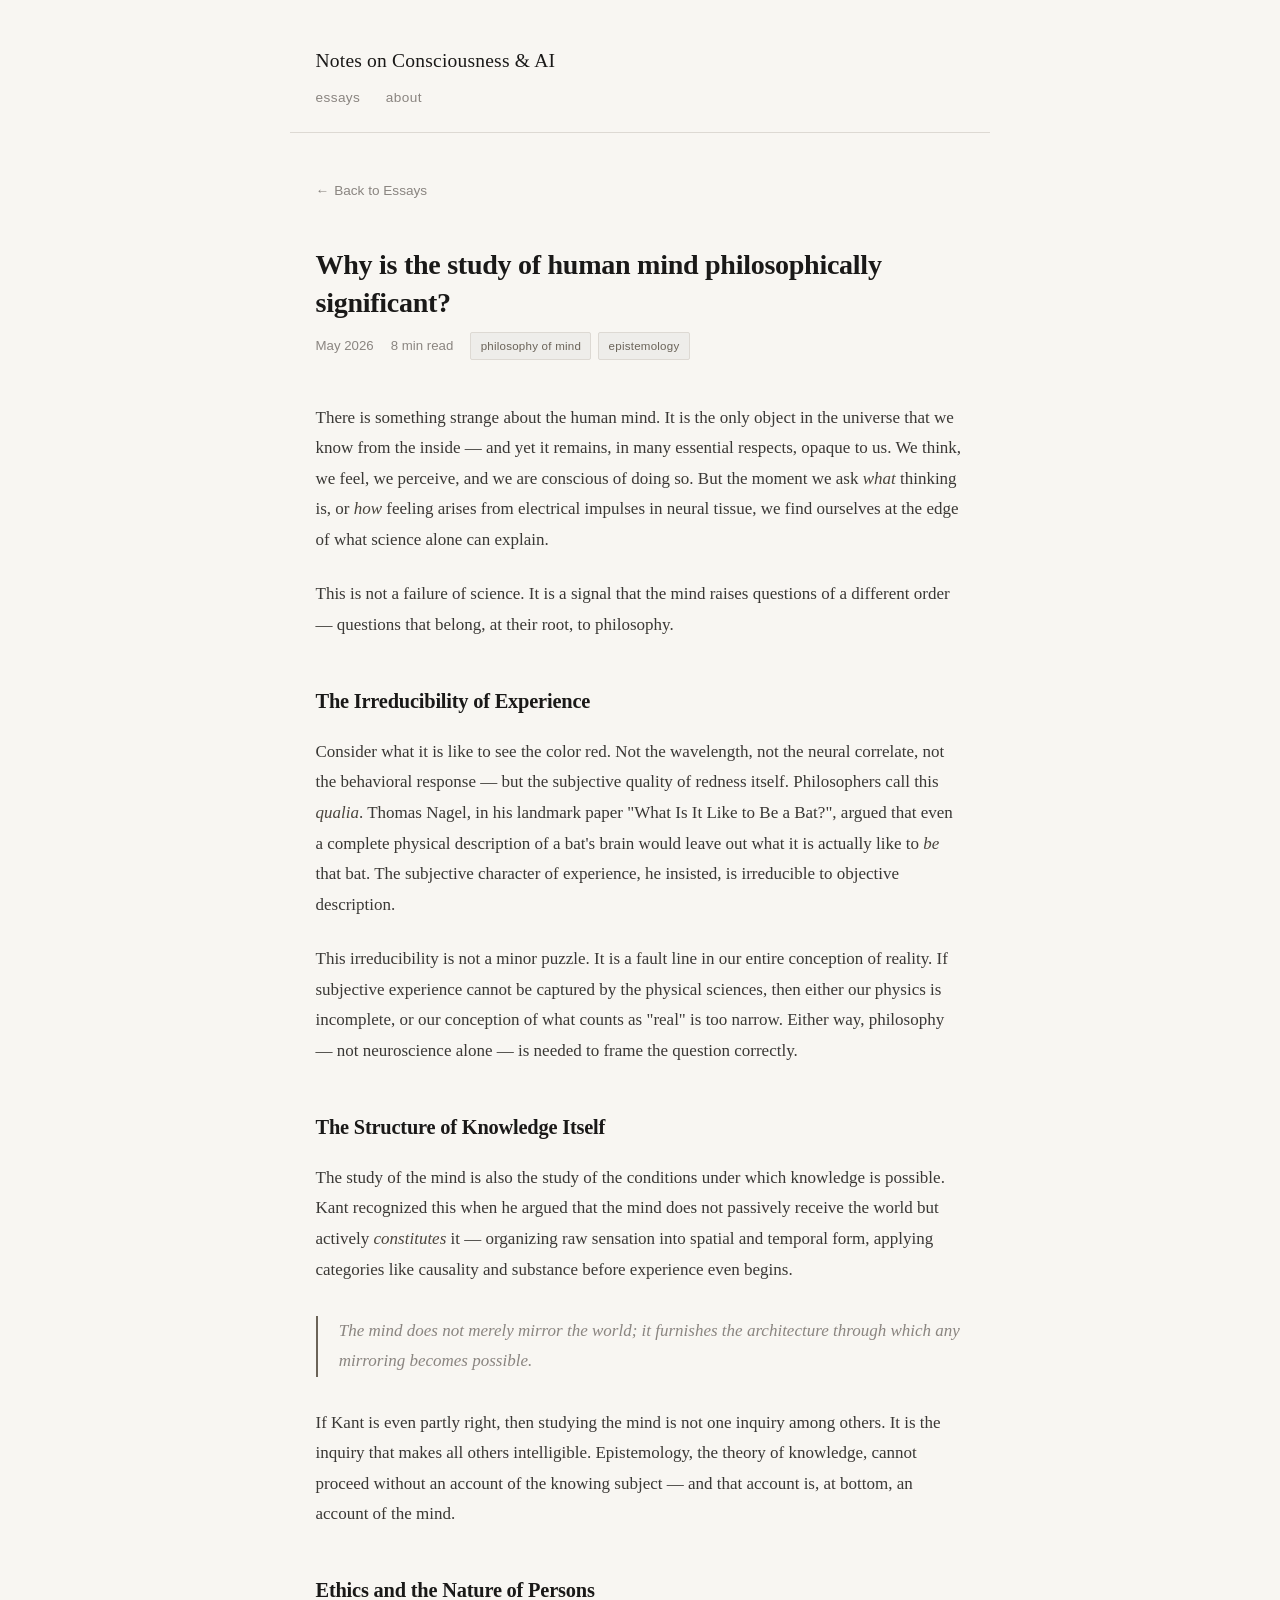
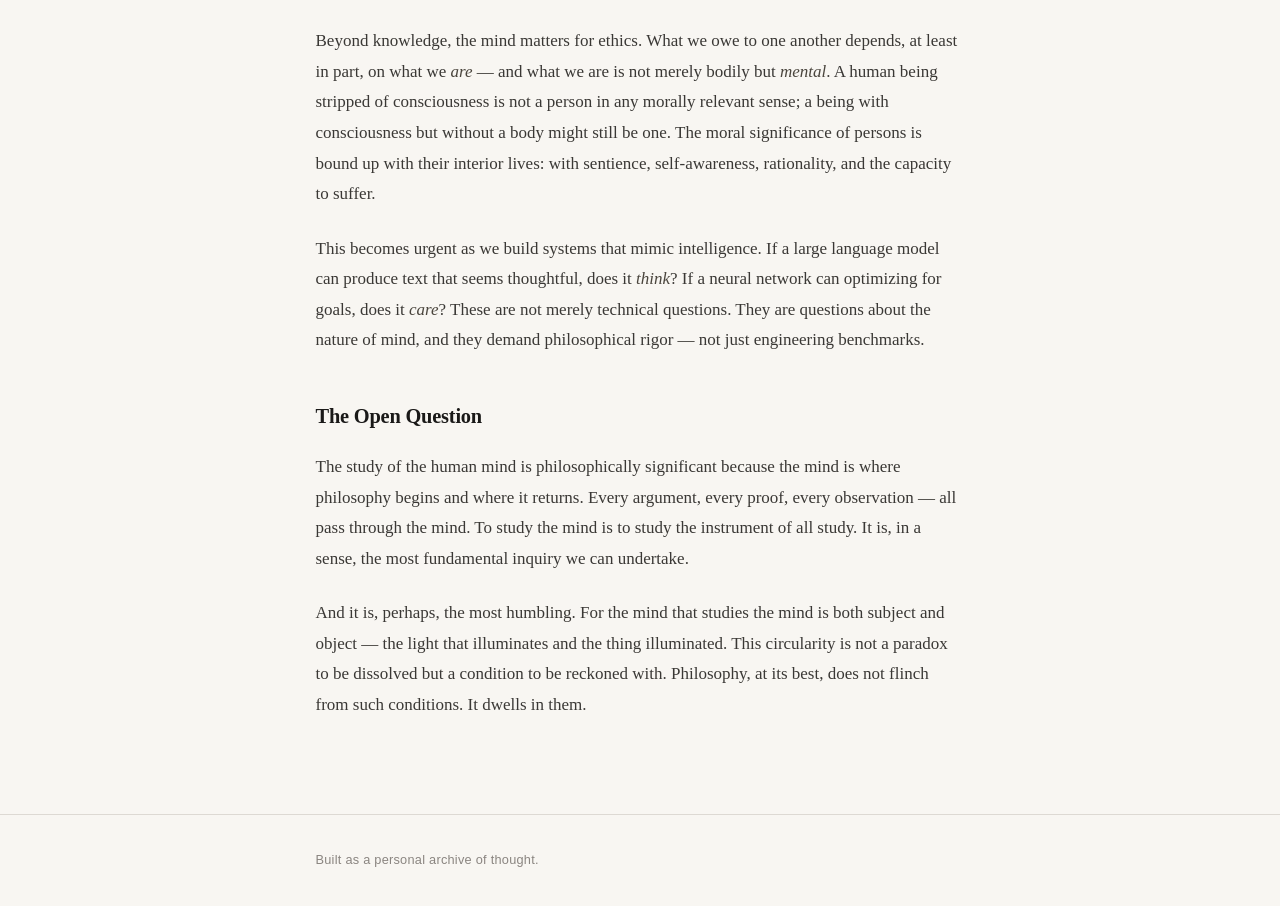
==== articles/article1.html @ 5f80840b "Initial commit: personal intellectual archive site" ====
<!DOCTYPE html>
<html lang="en">
<head>
  <meta charset="UTF-8">
  <meta name="viewport" content="width=device-width, initial-scale=1.0">
  <title>Why is the study of human mind philosophically significant? — Notes on Consciousness &amp; AI</title>
  <link rel="stylesheet" href="../styles/style.css">
  <meta name="description" content="The human mind remains the most intimate yet most opaque object of inquiry. Understanding it is not merely a scientific project — it is a philosophical necessity.">
</head>
<body>

  <header class="site-header">
    <div class="container">
      <h1 class="site-title"><a href="../index.html">Notes on Consciousness &amp; AI</a></h1>
      <nav class="site-nav">
        <a href="../index.html">Essays</a>
        <a href="#">About</a>
      </nav>
    </div>
  </header>

  <main>
    <div class="container">

      <a href="../index.html" class="back-link"><span class="arrow">&larr;</span> Back to Essays</a>

      <article>
        <header class="article-header">
          <h1 class="article-title">Why is the study of human mind philosophically significant?</h1>
          <div class="article-meta">
            <span>May 2026</span>
            <span>8 min read</span>
            <div class="tag-list">
              <span class="tag">philosophy of mind</span>
              <span class="tag">epistemology</span>
            </div>
          </div>
        </header>

        <div class="article-body">

          <p>
            There is something strange about the human mind. It is the only
            object in the universe that we know from the inside — and yet it
            remains, in many essential respects, opaque to us. We think, we
            feel, we perceive, and we are conscious of doing so. But the moment
            we ask <em>what</em> thinking is, or <em>how</em> feeling arises
            from electrical impulses in neural tissue, we find ourselves at the
            edge of what science alone can explain.
          </p>

          <p>
            This is not a failure of science. It is a signal that the mind
            raises questions of a different order — questions that belong, at
            their root, to philosophy.
          </p>

          <h2>The Irreducibility of Experience</h2>

          <p>
            Consider what it is like to see the color red. Not the wavelength,
            not the neural correlate, not the behavioral response — but the
            subjective quality of redness itself. Philosophers call this
            <em>qualia</em>. Thomas Nagel, in his landmark paper "What Is It
            Like to Be a Bat?", argued that even a complete physical description
            of a bat's brain would leave out what it is actually like to
            <em>be</em> that bat. The subjective character of experience, he
            insisted, is irreducible to objective description.
          </p>

          <p>
            This irreducibility is not a minor puzzle. It is a fault line in
            our entire conception of reality. If subjective experience cannot be
            captured by the physical sciences, then either our physics is
            incomplete, or our conception of what counts as "real" is too
            narrow. Either way, philosophy — not neuroscience alone — is needed
            to frame the question correctly.
          </p>

          <h2>The Structure of Knowledge Itself</h2>

          <p>
            The study of the mind is also the study of the conditions under
            which knowledge is possible. Kant recognized this when he argued
            that the mind does not passively receive the world but actively
            <em>constitutes</em> it — organizing raw sensation into spatial and
            temporal form, applying categories like causality and substance
            before experience even begins.
          </p>

          <blockquote>
            <p>
              The mind does not merely mirror the world; it furnishes the
              architecture through which any mirroring becomes possible.
            </p>
          </blockquote>

          <p>
            If Kant is even partly right, then studying the mind is not one
            inquiry among others. It is the inquiry that makes all others
            intelligible. Epistemology, the theory of knowledge, cannot proceed
            without an account of the knowing subject — and that account is, at
            bottom, an account of the mind.
          </p>

          <h2>Ethics and the Nature of Persons</h2>

          <p>
            Beyond knowledge, the mind matters for ethics. What we owe to one
            another depends, at least in part, on what we <em>are</em> — and
            what we are is not merely bodily but <em>mental</em>. A human being
            stripped of consciousness is not a person in any morally relevant
            sense; a being with consciousness but without a body might still
            be one. The moral significance of persons is bound up with their
            interior lives: with sentience, self-awareness, rationality, and
            the capacity to suffer.
          </p>

          <p>
            This becomes urgent as we build systems that mimic intelligence. If
            a large language model can produce text that seems thoughtful, does
            it <em>think</em>? If a neural network can optimizing for goals, does
            it <em>care</em>? These are not merely technical questions. They are
            questions about the nature of mind, and they demand philosophical
            rigor — not just engineering benchmarks.
          </p>

          <h2>The Open Question</h2>

          <p>
            The study of the human mind is philosophically significant because
            the mind is where philosophy begins and where it returns. Every
            argument, every proof, every observation — all pass through the
            mind. To study the mind is to study the instrument of all study.
            It is, in a sense, the most fundamental inquiry we can undertake.
          </p>

          <p>
            And it is, perhaps, the most humbling. For the mind that studies
            the mind is both subject and object — the light that illuminates and
            the thing illuminated. This circularity is not a paradox to be
            dissolved but a condition to be reckoned with. Philosophy, at its
            best, does not flinch from such conditions. It dwells in them.
          </p>

        </div>
      </article>

    </div>
  </main>

  <footer class="site-footer">
    <div class="container">
      <p>Built as a personal archive of thought.</p>
    </div>
  </footer>

</body>
</html>
---- styles/style.css ----
*,
*::before,
*::after {
  margin: 0;
  padding: 0;
  box-sizing: border-box;
}

:root {
  --bg: #111111;
  --bg-elevated: #181818;
  --text: #c8c3bc;
  --text-muted: #7a756e;
  --text-heading: #e2ddd5;
  --accent: #9a8f80;
  --accent-hover: #bfb5a3;
  --border: #2a2724;
  --link: #a8997e;
  --link-hover: #cfc3a8;
  --divider: #2e2b27;
  --tag-bg: #1e1c19;
  --tag-text: #8a8070;
  --max-width: 700px;
  --serif: Georgia, "Times New Roman", "Noto Serif", serif;
  --sans: -apple-system, "Segoe UI", Roboto, Helvetica, Arial, sans-serif;
  --mono: "SF Mono", "Fira Code", "Fira Mono", Menlo, monospace;
}

@media (prefers-color-scheme: light) {
  :root {
    --bg: #f8f6f2;
    --bg-elevated: #efedea;
    --text: #3a3835;
    --text-muted: #8a8580;
    --text-heading: #1a1918;
    --accent: #6b6358;
    --accent-hover: #4a453d;
    --border: #ddd9d3;
    --link: #7a6e5c;
    --link-hover: #5a5040;
    --divider: #e0dcd6;
    --tag-bg: #eeedea;
    --tag-text: #6a6358;
  }
}

html {
  font-size: 17px;
  scroll-behavior: smooth;
}

body {
  font-family: var(--serif);
  background-color: var(--bg);
  color: var(--text);
  line-height: 1.8;
  -webkit-font-smoothing: antialiased;
  -moz-osx-font-smoothing: grayscale;
  min-height: 100vh;
  display: flex;
  flex-direction: column;
}

a {
  color: var(--link);
  text-decoration: none;
  transition: color 0.2s ease;
}

a:hover {
  color: var(--link-hover);
}

::selection {
  background-color: var(--accent);
  color: var(--bg);
}

header.site-header {
  padding: 2.5rem 0 0;
}

header.site-header .container {
  border-bottom: 1px solid var(--border);
  padding-bottom: 1.25rem;
}

.site-title {
  font-family: var(--serif);
  font-size: 1.15rem;
  font-weight: 400;
  color: var(--text-heading);
  letter-spacing: 0.01em;
}

.site-title a {
  color: var(--text-heading);
}

.site-title a:hover {
  color: var(--accent-hover);
}

nav.site-nav {
  margin-top: 0.5rem;
  font-family: var(--sans);
  font-size: 0.8rem;
  display: flex;
  gap: 1.5rem;
}

nav.site-nav a {
  color: var(--text-muted);
  letter-spacing: 0.03em;
  text-transform: lowercase;
}

nav.site-nav a:hover {
  color: var(--text-heading);
}

.container {
  max-width: var(--max-width);
  margin: 0 auto;
  padding: 0 1.5rem;
  width: 100%;
}

main {
  flex: 1;
  padding: 2.5rem 0;
}

.intro {
  margin-bottom: 3rem;
  color: var(--text-muted);
  font-size: 0.95rem;
  line-height: 1.75;
  max-width: 560px;
}

.section-label {
  font-family: var(--sans);
  font-size: 0.7rem;
  text-transform: uppercase;
  letter-spacing: 0.12em;
  color: var(--text-muted);
  margin-bottom: 1.5rem;
}

.article-list {
  list-style: none;
}

.article-list li {
  margin-bottom: 2rem;
  padding-bottom: 2rem;
  border-bottom: 1px solid var(--border);
}

.article-list li:last-child {
  border-bottom: none;
  padding-bottom: 0;
}

.article-item-title {
  font-family: var(--serif);
  font-size: 1.2rem;
  color: var(--text-heading);
  line-height: 1.4;
  margin-bottom: 0.35rem;
  transition: color 0.2s ease;
}

.article-list a:hover .article-item-title {
  color: var(--accent-hover);
}

.article-item-meta {
  font-family: var(--sans);
  font-size: 0.78rem;
  color: var(--text-muted);
  display: flex;
  align-items: center;
  gap: 0.75rem;
  margin-bottom: 0.5rem;
}

.article-item-excerpt {
  color: var(--text-muted);
  font-size: 0.92rem;
  line-height: 1.7;
}

.tag-list {
  display: flex;
  flex-wrap: wrap;
  gap: 0.4rem;
  margin-top: 0.6rem;
}

.tag {
  font-family: var(--sans);
  font-size: 0.68rem;
  background-color: var(--tag-bg);
  color: var(--tag-text);
  padding: 0.15rem 0.55rem;
  border-radius: 2px;
  letter-spacing: 0.02em;
  border: 1px solid var(--border);
}

.article-header {
  margin-bottom: 2.5rem;
}

.article-title {
  font-family: var(--serif);
  font-size: 1.65rem;
  color: var(--text-heading);
  line-height: 1.35;
  letter-spacing: -0.01em;
  margin-bottom: 0.6rem;
}

.article-meta {
  font-family: var(--sans);
  font-size: 0.78rem;
  color: var(--text-muted);
  display: flex;
  align-items: center;
  gap: 1rem;
  flex-wrap: wrap;
}

.article-meta .tag-list {
  margin-top: 0;
}

.article-body {
  margin-bottom: 3rem;
}

.article-body p {
  margin-bottom: 1.4rem;
}

.article-body p:last-child {
  margin-bottom: 0;
}

.article-body blockquote {
  border-left: 2px solid var(--accent);
  padding-left: 1.25rem;
  margin: 1.8rem 0;
  color: var(--text-muted);
  font-style: italic;
}

.article-body blockquote p:last-child {
  margin-bottom: 0;
}

.article-body em {
  color: var(--accent-hover);
  font-style: italic;
}

.article-body strong {
  color: var(--text-heading);
  font-weight: 600;
}

.article-body hr {
  border: none;
  border-top: 1px solid var(--divider);
  margin: 2.5rem 0;
}

.article-body h2 {
  font-family: var(--serif);
  font-size: 1.2rem;
  color: var(--text-heading);
  margin: 2.5rem 0 1rem;
  letter-spacing: -0.01em;
}

.article-body h3 {
  font-family: var(--serif);
  font-size: 1.05rem;
  color: var(--text-heading);
  margin: 2rem 0 0.75rem;
}

.article-body code {
  font-family: var(--mono);
  font-size: 0.85em;
  background: var(--tag-bg);
  padding: 0.15em 0.35em;
  border-radius: 2px;
  color: var(--accent-hover);
}

.back-link {
  font-family: var(--sans);
  font-size: 0.8rem;
  color: var(--text-muted);
  display: inline-flex;
  align-items: center;
  gap: 0.3rem;
  margin-bottom: 2.5rem;
  transition: color 0.2s ease;
}

.back-link:hover {
  color: var(--text-heading);
}

.back-link .arrow {
  transition: transform 0.2s ease;
}

.back-link:hover .arrow {
  transform: translateX(-3px);
}

footer.site-footer {
  padding: 2rem 0;
  border-top: 1px solid var(--border);
  margin-top: auto;
}

footer.site-footer p {
  font-family: var(--sans);
  font-size: 0.75rem;
  color: var(--text-muted);
  letter-spacing: 0.02em;
}

@media (max-width: 600px) {
  html {
    font-size: 16px;
  }

  .container {
    padding: 0 1.25rem;
  }

  .article-title {
    font-size: 1.4rem;
  }

  .article-item-title {
    font-size: 1.1rem;
  }
}
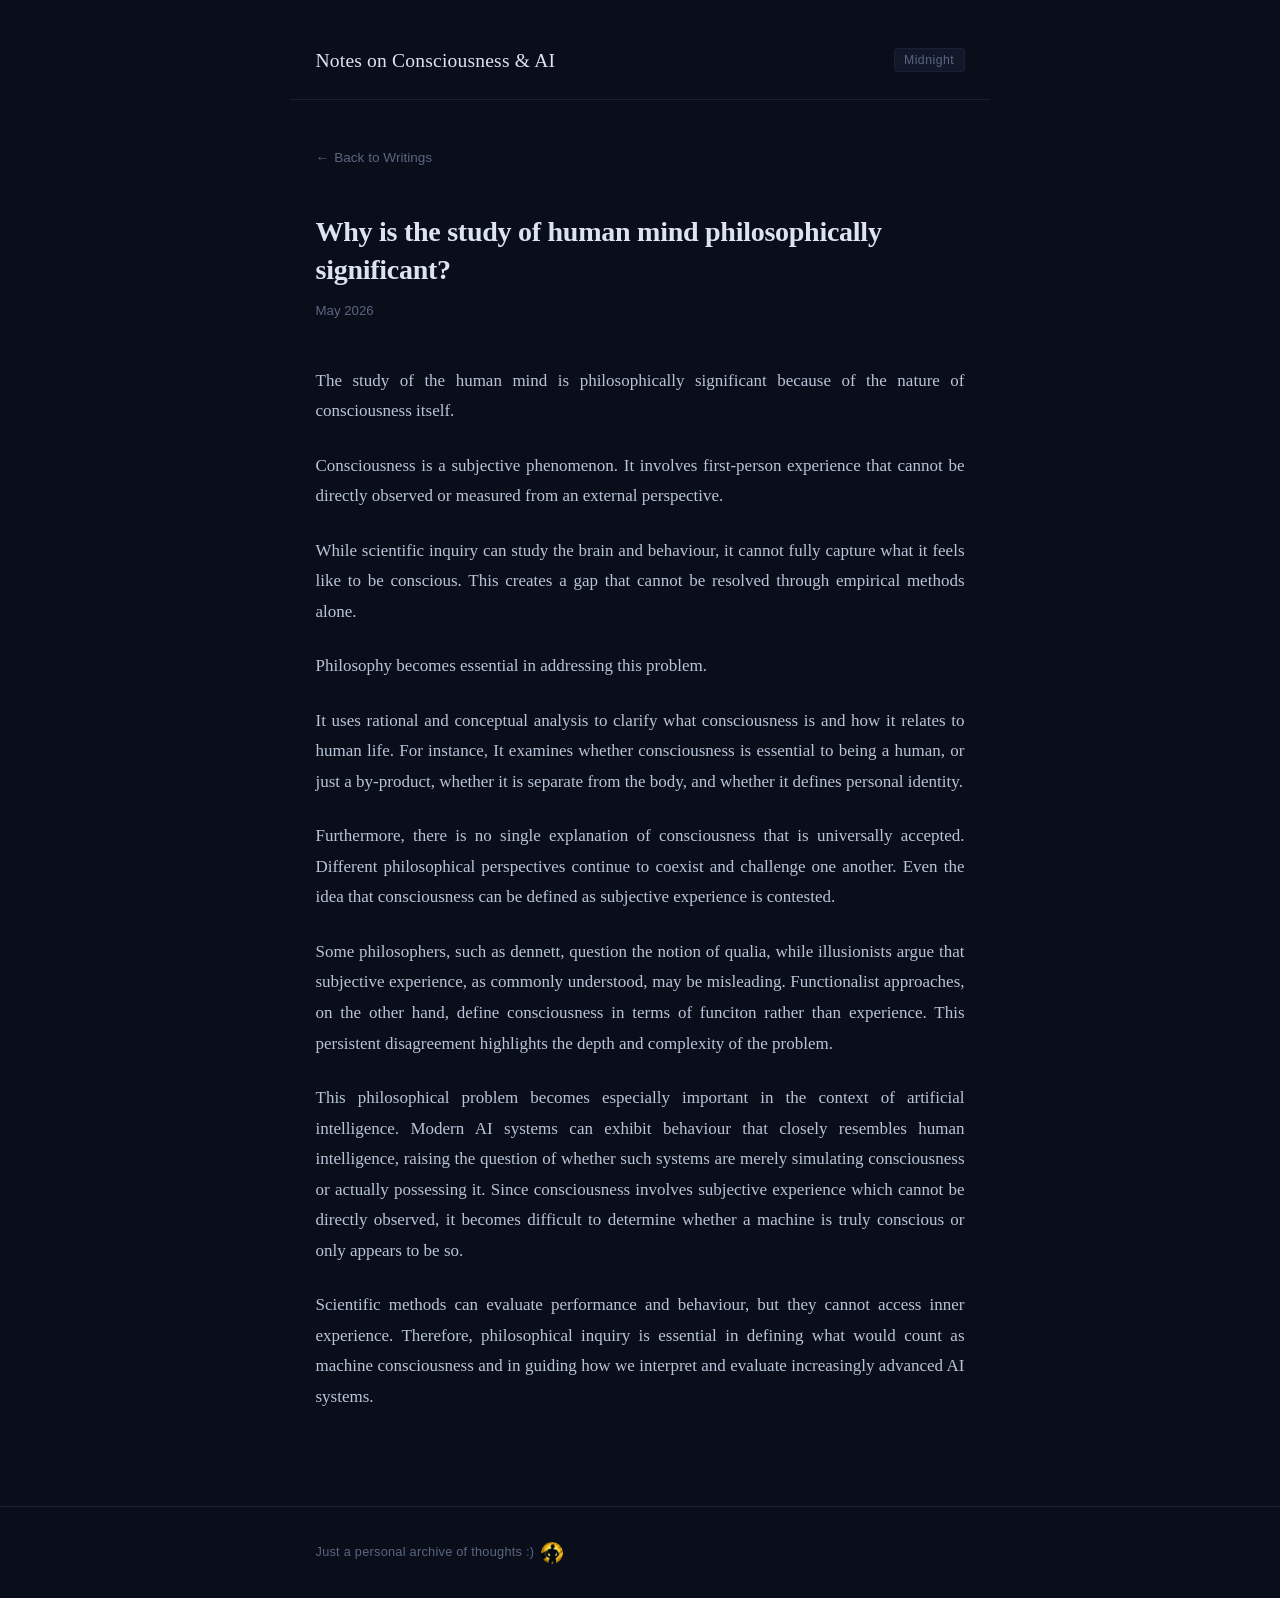
==== commit 78ac19df: "Update site: theme switcher, redesign, new content, profile avatar" ====
--- a/articles/article1.html
+++ b/articles/article1.html
@@ -1,146 +1,70 @@
 <!DOCTYPE html>
-<html lang="en">
+<html lang="en" data-theme="midnight">
 <head>
   <meta charset="UTF-8">
   <meta name="viewport" content="width=device-width, initial-scale=1.0">
-  <title>Why is the study of human mind philosophically significant? — Notes on Consciousness &amp; AI</title>
+  <title>Why is the study of human mind philosophically significant? &amp; AI</title>
   <link rel="stylesheet" href="../styles/style.css">
-  <meta name="description" content="The human mind remains the most intimate yet most opaque object of inquiry. Understanding it is not merely a scientific project — it is a philosophical necessity.">
+  <meta name="description" content="A personal intellectual archive — essays and research notes on consciousness, philosophy of mind, and AI.">
 </head>
 <body>
 
   <header class="site-header">
     <div class="container">
       <h1 class="site-title"><a href="../index.html">Notes on Consciousness &amp; AI</a></h1>
-      <nav class="site-nav">
-        <a href="../index.html">Essays</a>
-        <a href="#">About</a>
-      </nav>
+      <button class="theme-toggle" onclick="cycleTheme()" aria-label="Switch theme">midnight</button>
     </div>
   </header>
 
   <main>
     <div class="container">
 
-      <a href="../index.html" class="back-link"><span class="arrow">&larr;</span> Back to Essays</a>
+      <a href="../index.html" class="back-link"><span class="arrow">&larr;</span> Back to Writings</a>
 
       <article>
         <header class="article-header">
           <h1 class="article-title">Why is the study of human mind philosophically significant?</h1>
           <div class="article-meta">
             <span>May 2026</span>
-            <span>8 min read</span>
-            <div class="tag-list">
-              <span class="tag">philosophy of mind</span>
-              <span class="tag">epistemology</span>
-            </div>
           </div>
         </header>
 
         <div class="article-body">
 
           <p>
-            There is something strange about the human mind. It is the only
-            object in the universe that we know from the inside — and yet it
-            remains, in many essential respects, opaque to us. We think, we
-            feel, we perceive, and we are conscious of doing so. But the moment
-            we ask <em>what</em> thinking is, or <em>how</em> feeling arises
-            from electrical impulses in neural tissue, we find ourselves at the
-            edge of what science alone can explain.
+            The study of the human mind is philosophically significant because of the nature of consciousness itself.
           </p>
 
           <p>
-            This is not a failure of science. It is a signal that the mind
-            raises questions of a different order — questions that belong, at
-            their root, to philosophy.
-          </p>
-
-          <h2>The Irreducibility of Experience</h2>
-
-          <p>
-            Consider what it is like to see the color red. Not the wavelength,
-            not the neural correlate, not the behavioral response — but the
-            subjective quality of redness itself. Philosophers call this
-            <em>qualia</em>. Thomas Nagel, in his landmark paper "What Is It
-            Like to Be a Bat?", argued that even a complete physical description
-            of a bat's brain would leave out what it is actually like to
-            <em>be</em> that bat. The subjective character of experience, he
-            insisted, is irreducible to objective description.
+            Consciousness is a subjective phenomenon. It involves first-person experience that cannot be directly observed or measured from an external perspective.
           </p>
 
           <p>
-            This irreducibility is not a minor puzzle. It is a fault line in
-            our entire conception of reality. If subjective experience cannot be
-            captured by the physical sciences, then either our physics is
-            incomplete, or our conception of what counts as "real" is too
-            narrow. Either way, philosophy — not neuroscience alone — is needed
-            to frame the question correctly.
-          </p>
-
-          <h2>The Structure of Knowledge Itself</h2>
-
-          <p>
-            The study of the mind is also the study of the conditions under
-            which knowledge is possible. Kant recognized this when he argued
-            that the mind does not passively receive the world but actively
-            <em>constitutes</em> it — organizing raw sensation into spatial and
-            temporal form, applying categories like causality and substance
-            before experience even begins.
-          </p>
-
-          <blockquote>
-            <p>
-              The mind does not merely mirror the world; it furnishes the
-              architecture through which any mirroring becomes possible.
-            </p>
-          </blockquote>
-
-          <p>
-            If Kant is even partly right, then studying the mind is not one
-            inquiry among others. It is the inquiry that makes all others
-            intelligible. Epistemology, the theory of knowledge, cannot proceed
-            without an account of the knowing subject — and that account is, at
-            bottom, an account of the mind.
-          </p>
-
-          <h2>Ethics and the Nature of Persons</h2>
-
-          <p>
-            Beyond knowledge, the mind matters for ethics. What we owe to one
-            another depends, at least in part, on what we <em>are</em> — and
-            what we are is not merely bodily but <em>mental</em>. A human being
-            stripped of consciousness is not a person in any morally relevant
-            sense; a being with consciousness but without a body might still
-            be one. The moral significance of persons is bound up with their
-            interior lives: with sentience, self-awareness, rationality, and
-            the capacity to suffer.
+            While scientific inquiry can study the brain and behaviour, it cannot fully capture what it feels like to be conscious. This creates a gap that cannot be resolved through empirical methods alone.
           </p>
 
           <p>
-            This becomes urgent as we build systems that mimic intelligence. If
-            a large language model can produce text that seems thoughtful, does
-            it <em>think</em>? If a neural network can optimizing for goals, does
-            it <em>care</em>? These are not merely technical questions. They are
-            questions about the nature of mind, and they demand philosophical
-            rigor — not just engineering benchmarks.
-          </p>
-
-          <h2>The Open Question</h2>
-
-          <p>
-            The study of the human mind is philosophically significant because
-            the mind is where philosophy begins and where it returns. Every
-            argument, every proof, every observation — all pass through the
-            mind. To study the mind is to study the instrument of all study.
-            It is, in a sense, the most fundamental inquiry we can undertake.
+            Philosophy becomes essential in addressing this problem.
           </p>
 
           <p>
-            And it is, perhaps, the most humbling. For the mind that studies
-            the mind is both subject and object — the light that illuminates and
-            the thing illuminated. This circularity is not a paradox to be
-            dissolved but a condition to be reckoned with. Philosophy, at its
-            best, does not flinch from such conditions. It dwells in them.
+            It uses rational and conceptual analysis to clarify what consciousness is and how it relates to human life. For instance, It examines whether consciousness is essential to being a human, or just a by-product, whether it is separate from the body, and whether it defines personal identity.
+          </p>
+
+          <p>
+            Furthermore, there is no single explanation of consciousness that is universally accepted. Different philosophical perspectives continue to coexist and challenge one another. Even the idea that consciousness can be defined as subjective experience is contested.
+          </p>
+
+          <p>
+            Some philosophers, such as dennett, question the notion of qualia, while illusionists argue that subjective experience, as commonly understood, may be misleading. Functionalist approaches, on the other hand, define consciousness in terms of funciton rather than experience. This persistent disagreement highlights the depth and complexity of the problem.
+          </p>
+
+          <p>
+            This philosophical problem becomes especially important in the context of artificial intelligence. Modern AI systems can exhibit behaviour that closely resembles human intelligence, raising the question of whether such systems are merely simulating consciousness or actually possessing it. Since consciousness involves subjective experience which cannot be directly observed, it becomes difficult to determine whether a machine is truly conscious or only appears to be so.
+          </p>
+
+          <p>
+            Scientific methods can evaluate performance and behaviour, but they cannot access inner experience. Therefore, philosophical inquiry is essential in defining what would count as machine consciousness and in guiding how we interpret and evaluate increasingly advanced AI systems.
           </p>
 
         </div>
@@ -151,9 +75,28 @@
 
   <footer class="site-footer">
     <div class="container">
-      <p>Built as a personal archive of thought.</p>
+      <p>Just a personal archive of thoughts :)&ensp;<a href="https://x.com/herooffjustice" target="_blank" rel="noopener" class="footer-x"><img src="../assets/profile.jpg" alt="X profile" class="footer-avatar"></a></p>
     </div>
   </footer>
 
+  <script>
+    const themes = ['dark', 'light', 'sepia', 'midnight'];
+    const root = document.documentElement;
+    const stored = localStorage.getItem('theme');
+    if (stored && themes.includes(stored)) {
+      root.setAttribute('data-theme', stored);
+    }
+    function cycleTheme() {
+      const current = root.getAttribute('data-theme') || 'dark';
+      const next = themes[(themes.indexOf(current) + 1) % themes.length];
+      root.setAttribute('data-theme', next);
+      localStorage.setItem('theme', next);
+      document.querySelectorAll('.theme-toggle').forEach(b => b.textContent = next);
+    }
+    document.querySelectorAll('.theme-toggle').forEach(b => {
+      b.textContent = root.getAttribute('data-theme');
+    });
+  </script>
+
 </body>
 </html>
--- a/styles/style.css
+++ b/styles/style.css
@@ -7,6 +7,13 @@
 }
 
 :root {
+  --max-width: 700px;
+  --serif: Georgia, "Times New Roman", "Noto Serif", serif;
+  --sans: -apple-system, "Segoe UI", Roboto, Helvetica, Arial, sans-serif;
+  --mono: "SF Mono", "Fira Code", "Fira Mono", Menlo, monospace;
+}
+
+[data-theme="dark"] {
   --bg: #111111;
   --bg-elevated: #181818;
   --text: #c8c3bc;
@@ -20,28 +27,58 @@
   --divider: #2e2b27;
   --tag-bg: #1e1c19;
   --tag-text: #8a8070;
-  --max-width: 700px;
-  --serif: Georgia, "Times New Roman", "Noto Serif", serif;
-  --sans: -apple-system, "Segoe UI", Roboto, Helvetica, Arial, sans-serif;
-  --mono: "SF Mono", "Fira Code", "Fira Mono", Menlo, monospace;
-}
-
-@media (prefers-color-scheme: light) {
-  :root {
-    --bg: #f8f6f2;
-    --bg-elevated: #efedea;
-    --text: #3a3835;
-    --text-muted: #8a8580;
-    --text-heading: #1a1918;
-    --accent: #6b6358;
-    --accent-hover: #4a453d;
-    --border: #ddd9d3;
-    --link: #7a6e5c;
-    --link-hover: #5a5040;
-    --divider: #e0dcd6;
-    --tag-bg: #eeedea;
-    --tag-text: #6a6358;
-  }
+  --theme-icon: "◐";
+}
+
+[data-theme="light"] {
+  --bg: #f8f6f2;
+  --bg-elevated: #efedea;
+  --text: #3a3835;
+  --text-muted: #8a8580;
+  --text-heading: #1a1918;
+  --accent: #6b6358;
+  --accent-hover: #4a453d;
+  --border: #ddd9d3;
+  --link: #7a6e5c;
+  --link-hover: #5a5040;
+  --divider: #e0dcd6;
+  --tag-bg: #eeedea;
+  --tag-text: #6a6358;
+  --theme-icon: "◑";
+}
+
+[data-theme="sepia"] {
+  --bg: #f0e6d0;
+  --bg-elevated: #e8dcc4;
+  --text: #4a3f2e;
+  --text-muted: #8a7d66;
+  --text-heading: #2c2315;
+  --accent: #8a7a5e;
+  --accent-hover: #6e5f3f;
+  --border: #d4c8a8;
+  --link: #7a6845;
+  --link-hover: #5a4a2d;
+  --divider: #d0c4a0;
+  --tag-bg: #e4d8be;
+  --tag-text: #7a6e50;
+  --theme-icon: "◉";
+}
+
+[data-theme="midnight"] {
+  --bg: #0a0e1a;
+  --bg-elevated: #0f1320;
+  --text: #b8c4d8;
+  --text-muted: #5a6680;
+  --text-heading: #dce4f0;
+  --accent: #7a8faa;
+  --accent-hover: #9ab0cc;
+  --border: #1a2035;
+  --link: #8a9eb8;
+  --link-hover: #b0c4e0;
+  --divider: #1a2038;
+  --tag-bg: #12172a;
+  --tag-text: #6a7a95;
+  --theme-icon: "☾";
 }
 
 html {
@@ -59,6 +96,7 @@
   min-height: 100vh;
   display: flex;
   flex-direction: column;
+  transition: background-color 0.3s ease, color 0.3s ease;
 }
 
 a {
@@ -83,6 +121,9 @@
 header.site-header .container {
   border-bottom: 1px solid var(--border);
   padding-bottom: 1.25rem;
+  display: flex;
+  justify-content: space-between;
+  align-items: center;
 }
 
 .site-title {
@@ -101,8 +142,13 @@
   color: var(--accent-hover);
 }
 
+.header-right {
+  display: flex;
+  align-items: center;
+  gap: 1.5rem;
+}
+
 nav.site-nav {
-  margin-top: 0.5rem;
   font-family: var(--sans);
   font-size: 0.8rem;
   display: flex;
@@ -117,6 +163,32 @@
 
 nav.site-nav a:hover {
   color: var(--text-heading);
+}
+
+.theme-toggle {
+  font-family: var(--sans);
+  font-size: 0.72rem;
+  background: var(--tag-bg);
+  color: var(--text-muted);
+  border: 1px solid var(--border);
+  border-radius: 3px;
+  padding: 0.3rem 0.55rem;
+  cursor: pointer;
+  letter-spacing: 0.04em;
+  text-transform: capitalize;
+  transition: background-color 0.2s ease, color 0.2s ease, border-color 0.2s ease;
+  line-height: 1;
+  user-select: none;
+}
+
+.theme-toggle:hover {
+  color: var(--text-heading);
+  background: var(--bg-elevated);
+}
+
+.theme-toggle:focus-visible {
+  outline: 2px solid var(--accent);
+  outline-offset: 2px;
 }
 
 .container {
@@ -192,24 +264,6 @@
   line-height: 1.7;
 }
 
-.tag-list {
-  display: flex;
-  flex-wrap: wrap;
-  gap: 0.4rem;
-  margin-top: 0.6rem;
-}
-
-.tag {
-  font-family: var(--sans);
-  font-size: 0.68rem;
-  background-color: var(--tag-bg);
-  color: var(--tag-text);
-  padding: 0.15rem 0.55rem;
-  border-radius: 2px;
-  letter-spacing: 0.02em;
-  border: 1px solid var(--border);
-}
-
 .article-header {
   margin-bottom: 2.5rem;
 }
@@ -233,16 +287,14 @@
   flex-wrap: wrap;
 }
 
-.article-meta .tag-list {
-  margin-top: 0;
-}
-
 .article-body {
   margin-bottom: 3rem;
 }
 
 .article-body p {
   margin-bottom: 1.4rem;
+  text-align: justify;
+  hyphens: auto;
 }
 
 .article-body p:last-child {
@@ -335,6 +387,29 @@
   font-size: 0.75rem;
   color: var(--text-muted);
   letter-spacing: 0.02em;
+  display: flex;
+  align-items: center;
+  gap: 0;
+}
+
+.footer-x {
+  color: var(--text-muted);
+  transition: color 0.2s ease, opacity 0.2s ease;
+  display: inline-flex;
+  align-items: center;
+  vertical-align: middle;
+}
+
+.footer-x:hover {
+  opacity: 0.8;
+}
+
+.footer-avatar {
+  width: 22px;
+  height: 22px;
+  border-radius: 50%;
+  object-fit: cover;
+  vertical-align: middle;
 }
 
 @media (max-width: 600px) {
@@ -353,4 +428,13 @@
   .article-item-title {
     font-size: 1.1rem;
   }
+
+  header.site-header .container {
+    flex-direction: column;
+    gap: 0.75rem;
+  }
+
+  .header-right {
+    gap: 1rem;
+  }
 }
